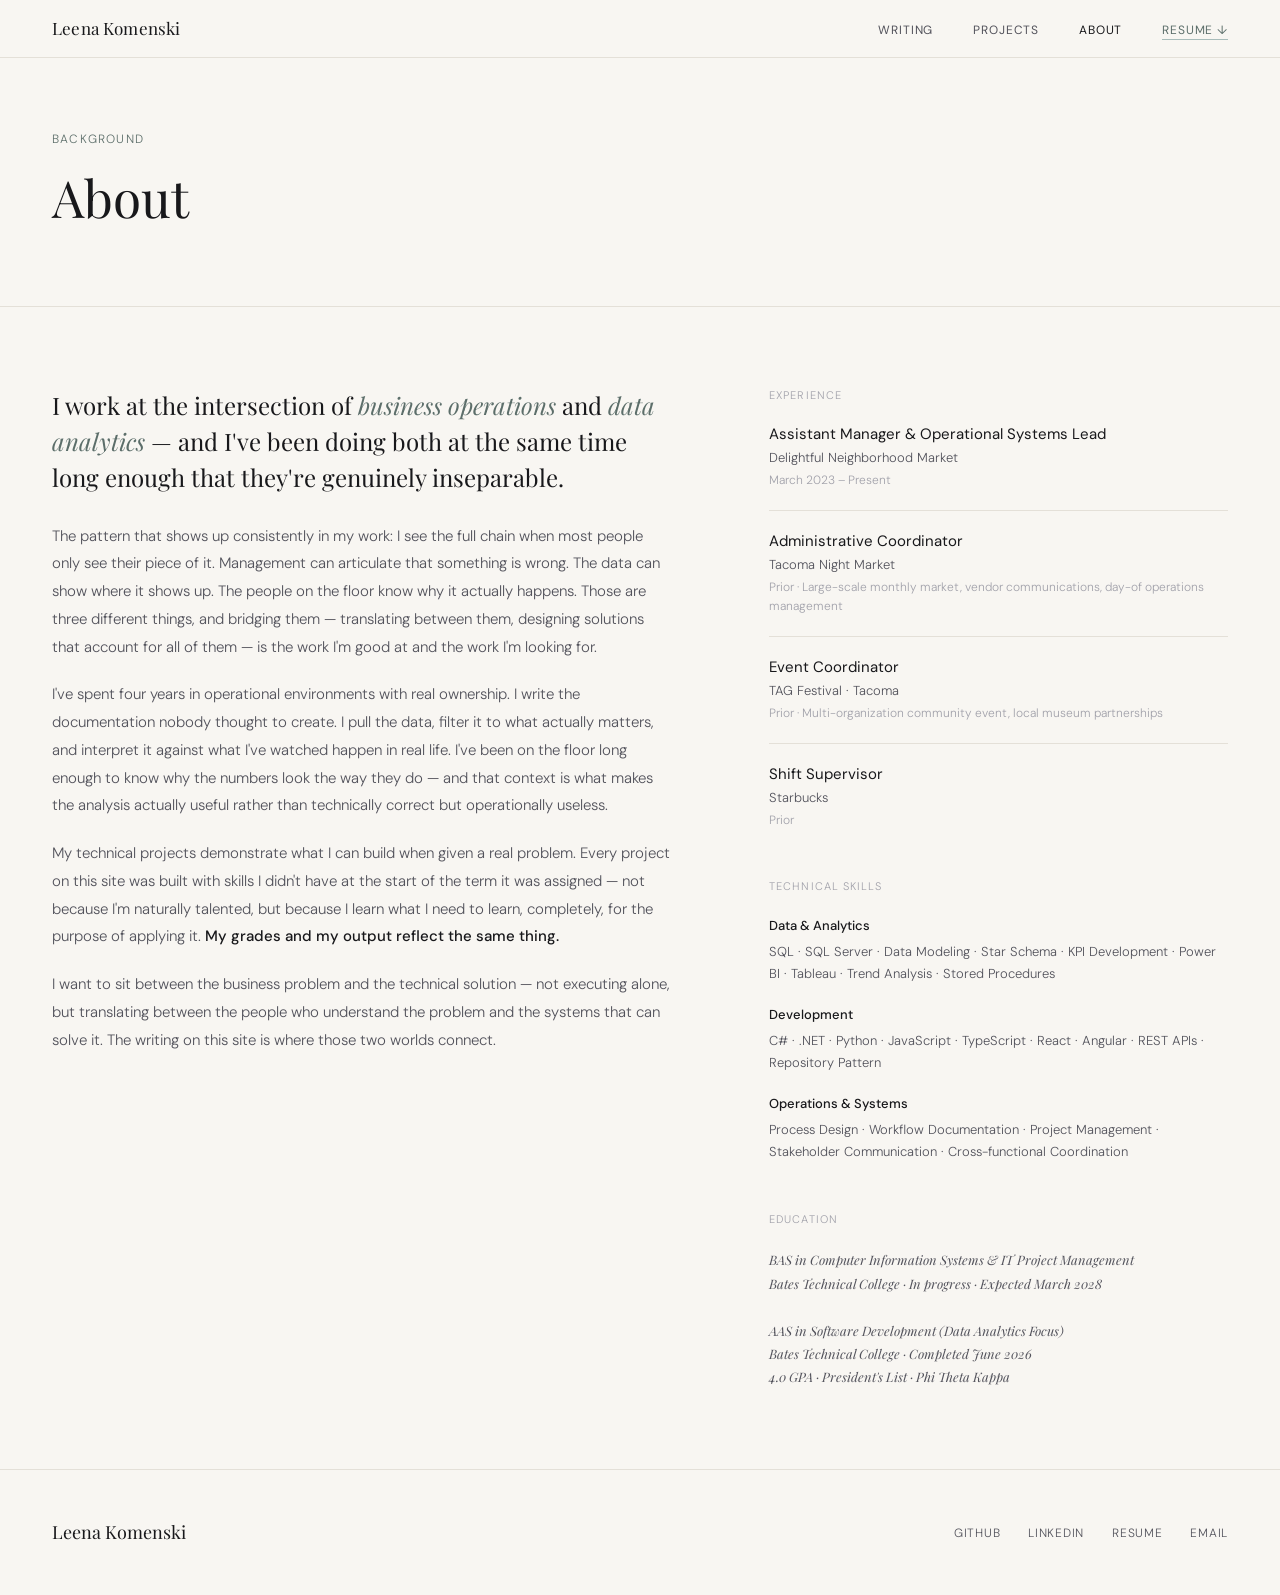
==== about.html @ 12cadae4 "Refactor website structure: remove old styles, add new CSS, and create about, projects, and writing " ====
<!DOCTYPE html>
<html lang="en">
<head>
<meta charset="UTF-8">
<meta name="viewport" content="width=device-width, initial-scale=1.0">
<title>About — Leena Komenski</title>
<link href="https://fonts.googleapis.com/css2?family=Playfair+Display:ital,wght@0,400;0,600;1,400&family=DM+Sans:opsz,wght@9..40,300;9..40,400;9..40,500&display=swap" rel="stylesheet">
<link rel="stylesheet" href="style.css">
</head>
<body>

<nav>
  <a href="index.html" class="nav-name">Leena Komenski</a>
  <ul class="nav-links">
    <li><a href="writing.html">Writing</a></li>
    <li><a href="projects.html">Projects</a></li>
    <li><a href="about.html" style="color:#18181B">About</a></li>
    <li><a href="#" class="nav-resume">Resume ↓</a></li>
  </ul>
  <button class="nav-toggle" aria-label="Menu">☰</button>
</nav>

<div class="page-hero">
  <p class="page-hero-eyebrow">Background</p>
  <h1 class="page-hero-title">About</h1>
</div>

<section>
  <div class="about-layout">
    <div>
      <p class="about-intro">
        I work at the intersection of <em>business operations</em> and <em>data analytics</em> — and I've been doing both at the same time long enough that they're genuinely inseparable.
      </p>
      <div class="about-body">
        <p>
          The pattern that shows up consistently in my work: I see the full chain when most people only see their piece of it. Management can articulate that something is wrong. The data can show where it shows up. The people on the floor know why it actually happens. Those are three different things, and bridging them — translating between them, designing solutions that account for all of them — is the work I'm good at and the work I'm looking for.
        </p>
        <p>
          I've spent four years in operational environments with real ownership. I write the documentation nobody thought to create. I pull the data, filter it to what actually matters, and interpret it against what I've watched happen in real life. I've been on the floor long enough to know why the numbers look the way they do — and that context is what makes the analysis actually useful rather than technically correct but operationally useless.
        </p>
        <p>
          My technical projects demonstrate what I can build when given a real problem. Every project on this site was built with skills I didn't have at the start of the term it was assigned — not because I'm naturally talented, but because I learn what I need to learn, completely, for the purpose of applying it. <strong>My grades and my output reflect the same thing.</strong>
        </p>
        <p>
          I want to sit between the business problem and the technical solution — not executing alone, but translating between the people who understand the problem and the systems that can solve it. The writing on this site is where those two worlds connect.
        </p>
      </div>
    </div>

    <div class="about-right">

      <div>
        <p class="about-block-label">Experience</p>
        <div class="exp-item">
          <p class="exp-role-sm">Assistant Manager & Operational Systems Lead</p>
          <p class="exp-org-sm">Delightful Neighborhood Market</p>
          <p class="exp-date-sm">March 2023 – Present</p>
        </div>
        <div class="exp-item">
          <p class="exp-role-sm">Administrative Coordinator</p>
          <p class="exp-org-sm">Tacoma Night Market</p>
          <p class="exp-date-sm">Prior · Large-scale monthly market, vendor communications, day-of operations management</p>
        </div>
        <div class="exp-item">
          <p class="exp-role-sm">Event Coordinator</p>
          <p class="exp-org-sm">TAG Festival · Tacoma</p>
          <p class="exp-date-sm">Prior · Multi-organization community event, local museum partnerships</p>
        </div>
        <div class="exp-item">
          <p class="exp-role-sm">Shift Supervisor</p>
          <p class="exp-org-sm">Starbucks</p>
          <p class="exp-date-sm">Prior</p>
        </div>
      </div>

      <div>
        <p class="about-block-label">Technical Skills</p>
        <div class="skills-group">
          <p class="skills-label">Data & Analytics</p>
          <p class="skills-list">SQL · SQL Server · Data Modeling · Star Schema · KPI Development · Power BI · Tableau · Trend Analysis · Stored Procedures</p>
        </div>
        <div class="skills-group">
          <p class="skills-label">Development</p>
          <p class="skills-list">C# · .NET · Python · JavaScript · TypeScript · React · Angular · REST APIs · Repository Pattern</p>
        </div>
        <div class="skills-group">
          <p class="skills-label">Operations & Systems</p>
          <p class="skills-list">Process Design · Workflow Documentation · Project Management · Stakeholder Communication · Cross-functional Coordination</p>
        </div>
      </div>

      <div>
        <p class="about-block-label">Education</p>
        <p class="edu-line">
          BAS in Computer Information Systems & IT Project Management<br>
          Bates Technical College · In progress · Expected March 2028<br><br>
          AAS in Software Development (Data Analytics Focus)<br>
          Bates Technical College · Completed June 2026<br>
          4.0 GPA · President's List · Phi Theta Kappa
        </p>
      </div>

    </div>
  </div>
</section>

<footer>
  <span class="footer-name">Leena Komenski</span>
  <ul class="footer-links">
    <li><a href="#">GitHub</a></li>
    <li><a href="#">LinkedIn</a></li>
    <li><a href="#">Resume</a></li>
    <li><a href="#">Email</a></li>
  </ul>
</footer>

</body>
</html>
---- style.css ----
:root {
  --warm-white: #F8F6F2;
  --cream: #F0EDE6;
  --cream-dark: #E6E1D8;
  --dark: #18181B;
  --mid: #52525B;
  --light: #A1A1AA;
  --accent: #5C6E6A;
  --accent-light: #A8BCBA;
  --rule: #E4E0D8;
}

* { margin: 0; padding: 0; box-sizing: border-box; }
html { scroll-behavior: smooth; }

body {
  background-color: var(--warm-white);
  color: var(--dark);
  font-family: 'DM Sans', sans-serif;
  font-weight: 300;
  line-height: 1.6;
}

/* NAV */
nav {
  position: sticky;
  top: 0;
  background-color: var(--warm-white);
  border-bottom: 1px solid var(--rule);
  padding: 0 52px;
  height: 58px;
  display: flex;
  align-items: center;
  justify-content: space-between;
  z-index: 100;
}

.nav-name {
  font-family: 'Playfair Display', serif;
  font-size: 17px;
  color: var(--dark);
  text-decoration: none;
  letter-spacing: 0.01em;
}

.nav-links {
  display: flex;
  gap: 40px;
  list-style: none;
  align-items: center;
}

.nav-links a {
  font-size: 12px;
  font-weight: 400;
  color: var(--mid);
  text-decoration: none;
  letter-spacing: 0.07em;
  text-transform: uppercase;
  transition: color 0.15s;
}

.nav-links a:hover { color: var(--dark); }

.nav-resume {
  color: var(--accent) !important;
  border-bottom: 1px solid var(--accent-light);
  padding-bottom: 1px;
}

.nav-toggle { display: none; }

/* HERO */
.hero {
  padding: 100px 52px 96px;
  border-bottom: 1px solid var(--rule);
  background-color: var(--warm-white);
}

.hero-inner { max-width: 840px; }

.hero-eyebrow {
  font-size: 12px;
  font-weight: 400;
  letter-spacing: 0.1em;
  text-transform: uppercase;
  color: var(--accent);
  margin-bottom: 32px;
}

.hero-headline {
  font-family: 'Playfair Display', serif;
  font-size: clamp(42px, 5.8vw, 68px);
  line-height: 1.07;
  font-weight: 400;
  color: var(--dark);
  margin-bottom: 32px;
}

.hero-headline em {
  font-style: italic;
  color: var(--accent);
}

.hero-sub {
  font-size: 17px;
  color: var(--mid);
  max-width: 560px;
  line-height: 1.8;
  margin-bottom: 44px;
  font-weight: 300;
}

.hero-actions {
  display: flex;
  gap: 12px;
  flex-wrap: wrap;
}

/* BUTTONS */
.btn-primary {
  background-color: var(--dark);
  color: var(--warm-white);
  padding: 13px 32px;
  font-family: 'DM Sans', sans-serif;
  font-size: 12px;
  font-weight: 400;
  letter-spacing: 0.08em;
  text-transform: uppercase;
  border: none;
  cursor: pointer;
  text-decoration: none;
  display: inline-block;
  transition: background-color 0.15s;
}

.btn-primary:hover { background-color: var(--accent); }

.btn-secondary {
  background-color: transparent;
  color: var(--mid);
  padding: 13px 32px;
  font-family: 'DM Sans', sans-serif;
  font-size: 12px;
  font-weight: 400;
  letter-spacing: 0.08em;
  text-transform: uppercase;
  border: 1px solid var(--rule);
  cursor: pointer;
  text-decoration: none;
  display: inline-block;
  transition: border-color 0.15s, color 0.15s;
}

.btn-secondary:hover { border-color: var(--accent-light); color: var(--dark); }

/* SECTIONS */
section {
  padding: 80px 52px;
  border-bottom: 1px solid var(--rule);
  background-color: var(--warm-white);
}

section.alt { background-color: var(--cream); }

.section-header {
  display: flex;
  align-items: baseline;
  gap: 20px;
  margin-bottom: 52px;
}

.section-title {
  font-family: 'Playfair Display', serif;
  font-size: 26px;
  font-weight: 400;
  color: var(--dark);
  white-space: nowrap;
}

.section-rule {
  flex: 1;
  height: 1px;
  background-color: var(--rule);
}

.section-link {
  font-size: 12px;
  color: var(--accent);
  text-decoration: none;
  letter-spacing: 0.06em;
  text-transform: uppercase;
  border-bottom: 1px solid var(--accent-light);
  padding-bottom: 1px;
  white-space: nowrap;
}

.section-sub {
  font-size: 12px;
  color: var(--light);
  letter-spacing: 0.05em;
  white-space: nowrap;
}

/* TEXT LINK */
.text-link {
  font-size: 12px;
  letter-spacing: 0.07em;
  text-transform: uppercase;
  color: var(--accent);
  text-decoration: none;
  border-bottom: 1px solid var(--accent-light);
  padding-bottom: 2px;
  display: inline-block;
  transition: color 0.15s;
}

/* WRITING — HOME FEATURED */
.writing-featured {
  display: grid;
  grid-template-columns: 1fr 1fr;
  border: 1px solid var(--rule);
  background-color: var(--cream);
}

.writing-featured-left {
  padding: 52px 48px;
  border-right: 1px solid var(--rule);
  display: flex;
  flex-direction: column;
  gap: 0;
}

.writing-featured-right {
  padding: 52px 48px;
  display: flex;
  flex-direction: column;
  justify-content: space-between;
  gap: 40px;
}

.writing-tag {
  font-size: 11px;
  letter-spacing: 0.1em;
  text-transform: uppercase;
  color: var(--accent);
  margin-bottom: 14px;
  display: block;
}

.writing-title-lg {
  font-family: 'Playfair Display', serif;
  font-size: 24px;
  font-weight: 400;
  color: var(--dark);
  line-height: 1.35;
  margin-bottom: 18px;
}

.writing-title-sm {
  font-family: 'Playfair Display', serif;
  font-size: 15px;
  font-weight: 400;
  color: var(--dark);
  line-height: 1.4;
  display: block;
}

.writing-excerpt {
  font-size: 14px;
  color: var(--mid);
  line-height: 1.8;
  margin-bottom: 20px;
}

.writing-meta {
  font-size: 12px;
  color: var(--light);
  letter-spacing: 0.03em;
}

.writing-secondary-list {
  display: flex;
  flex-direction: column;
  gap: 0;
  border-top: 1px solid var(--rule);
}

.writing-secondary-item {
  display: flex;
  flex-direction: column;
  gap: 6px;
  padding: 20px 0;
  border-bottom: 1px solid var(--rule);
  text-decoration: none;
  transition: opacity 0.15s;
}

.writing-secondary-item:last-child { border-bottom: none; }
.writing-secondary-item:hover { opacity: 0.7; }

/* WRITING — INDEX PAGE */
.writing-index-list {
  display: flex;
  flex-direction: column;
}

.writing-index-item {
  display: grid;
  grid-template-columns: 120px 1fr auto;
  gap: 32px;
  align-items: baseline;
  padding: 28px 0;
  border-bottom: 1px solid var(--rule);
  text-decoration: none;
  transition: opacity 0.15s;
}

.writing-index-item:hover { opacity: 0.7; }
.writing-index-item:last-child { border-bottom: none; }

.writing-index-tag {
  font-size: 11px;
  letter-spacing: 0.08em;
  text-transform: uppercase;
  color: var(--accent);
}

.writing-index-title {
  font-family: 'Playfair Display', serif;
  font-size: 17px;
  font-weight: 400;
  color: var(--dark);
  line-height: 1.4;
}

.writing-index-meta {
  font-size: 12px;
  color: var(--light);
  white-space: nowrap;
}

/* PROJECTS — HOME GRID */
.projects-home-grid {
  display: grid;
  grid-template-columns: repeat(3, 1fr);
  gap: 1px;
  background-color: var(--rule);
  border: 1px solid var(--rule);
}

.project-home-card {
  background-color: var(--cream);
  padding: 40px 36px;
  display: flex;
  flex-direction: column;
  gap: 0;
}

.project-type {
  font-size: 11px;
  letter-spacing: 0.1em;
  text-transform: uppercase;
  color: var(--light);
  margin-bottom: 8px;
}

.project-context {
  font-size: 13px;
  font-style: italic;
  color: var(--accent);
  margin-bottom: 10px;
  font-family: 'Playfair Display', serif;
  line-height: 1.4;
}

.project-name {
  font-family: 'Playfair Display', serif;
  font-size: 22px;
  font-weight: 400;
  color: var(--dark);
  margin-bottom: 12px;
  line-height: 1.25;
}

.project-body {
  font-size: 14px;
  color: var(--mid);
  line-height: 1.8;
  margin-bottom: 16px;
  flex: 1;
}

.project-stack {
  font-size: 12px;
  color: var(--light);
  letter-spacing: 0.02em;
  margin-bottom: 20px;
}

.project-links-row {
  display: flex;
  gap: 20px;
  flex-wrap: wrap;
}

/* PROJECTS — FULL PAGE */
.projects-full-list { display: flex; flex-direction: column; }

.project-full-row {
  display: grid;
  grid-template-columns: 1fr 120px;
  gap: 40px;
  align-items: start;
  padding: 52px 0;
  border-bottom: 1px solid var(--rule);
}

.project-full-row:first-child { padding-top: 0; }
.project-full-row:last-child { border-bottom: none; padding-bottom: 0; }

.project-full-body {
  font-size: 15px;
  color: var(--mid);
  line-height: 1.8;
  margin-bottom: 16px;
  max-width: 680px;
}

.project-full-links {
  display: flex;
  flex-direction: column;
  gap: 14px;
  align-items: flex-end;
  padding-top: 44px;
}

/* ABOUT PAGE */
.about-layout {
  display: grid;
  grid-template-columns: 1.15fr 0.85fr;
  gap: 96px;
  align-items: start;
}

.about-intro {
  font-family: 'Playfair Display', serif;
  font-size: 24px;
  font-weight: 400;
  line-height: 1.5;
  color: var(--dark);
  margin-bottom: 28px;
}

.about-intro em { font-style: italic; color: var(--accent); }

.about-body {
  font-size: 15px;
  color: var(--mid);
  line-height: 1.85;
}

.about-body p + p { margin-top: 20px; }
.about-body strong { color: var(--dark); font-weight: 500; }

.about-right { display: flex; flex-direction: column; gap: 48px; }

.about-block-label {
  font-size: 11px;
  letter-spacing: 0.1em;
  text-transform: uppercase;
  color: var(--light);
  margin-bottom: 20px;
}

.exp-item {
  padding-bottom: 20px;
  border-bottom: 1px solid var(--rule);
  margin-bottom: 20px;
}

.exp-item:last-child { border-bottom: none; margin-bottom: 0; padding-bottom: 0; }

.exp-role-sm {
  font-size: 15px;
  font-weight: 400;
  color: var(--dark);
  margin-bottom: 3px;
  line-height: 1.4;
}

.exp-org-sm {
  font-size: 13px;
  color: var(--mid);
  margin-bottom: 2px;
}

.exp-date-sm { font-size: 12px; color: var(--light); }

.skills-group { margin-bottom: 20px; }
.skills-group:last-child { margin-bottom: 0; }

.skills-label {
  font-size: 13px;
  font-weight: 500;
  color: var(--dark);
  margin-bottom: 4px;
}

.skills-list {
  font-size: 13px;
  color: var(--mid);
  line-height: 1.7;
}

.edu-line {
  font-size: 13px;
  color: var(--mid);
  line-height: 1.8;
  font-style: italic;
  font-family: 'Playfair Display', serif;
}

/* PAGE HERO (inner pages) */
.page-hero {
  padding: 72px 52px 64px;
  border-bottom: 1px solid var(--rule);
  background-color: var(--warm-white);
}

.page-hero-eyebrow {
  font-size: 12px;
  letter-spacing: 0.1em;
  text-transform: uppercase;
  color: var(--accent);
  margin-bottom: 20px;
}

.page-hero-title {
  font-family: 'Playfair Display', serif;
  font-size: clamp(36px, 4vw, 52px);
  font-weight: 400;
  color: var(--dark);
  margin-bottom: 16px;
  line-height: 1.1;
}

.page-hero-sub {
  font-size: 16px;
  color: var(--mid);
  max-width: 520px;
  line-height: 1.75;
}

/* FOOTER */
footer {
  padding: 48px 52px;
  background-color: var(--warm-white);
  display: flex;
  align-items: center;
  justify-content: space-between;
  flex-wrap: wrap;
  gap: 24px;
}

.footer-name {
  font-family: 'Playfair Display', serif;
  font-size: 18px;
  color: var(--dark);
}

.footer-links {
  display: flex;
  gap: 28px;
  list-style: none;
}

.footer-links a {
  font-size: 12px;
  letter-spacing: 0.06em;
  text-transform: uppercase;
  color: var(--mid);
  text-decoration: none;
  transition: color 0.15s;
}

.footer-links a:hover { color: var(--dark); }

/* MOBILE */
@media (max-width: 768px) {
  nav { padding: 0 24px; }
  .nav-links { display: none; }
  .nav-toggle {
    display: block;
    background: none;
    border: none;
    font-size: 20px;
    color: var(--mid);
    cursor: pointer;
  }

  .hero { padding: 64px 24px 72px; }
  section { padding: 64px 24px; }
  .page-hero { padding: 56px 24px 52px; }

  .writing-featured { grid-template-columns: 1fr; }
  .writing-featured-left { border-right: none; border-bottom: 1px solid var(--rule); }

  .writing-index-item { grid-template-columns: 1fr; gap: 8px; }
  .writing-index-meta { display: none; }

  .projects-home-grid { grid-template-columns: 1fr; }

  .project-full-row { grid-template-columns: 1fr; gap: 16px; }
  .project-full-links { flex-direction: row; align-items: flex-start; padding-top: 0; }

  .about-layout { grid-template-columns: 1fr; gap: 52px; }

  footer { padding: 40px 24px; }
}
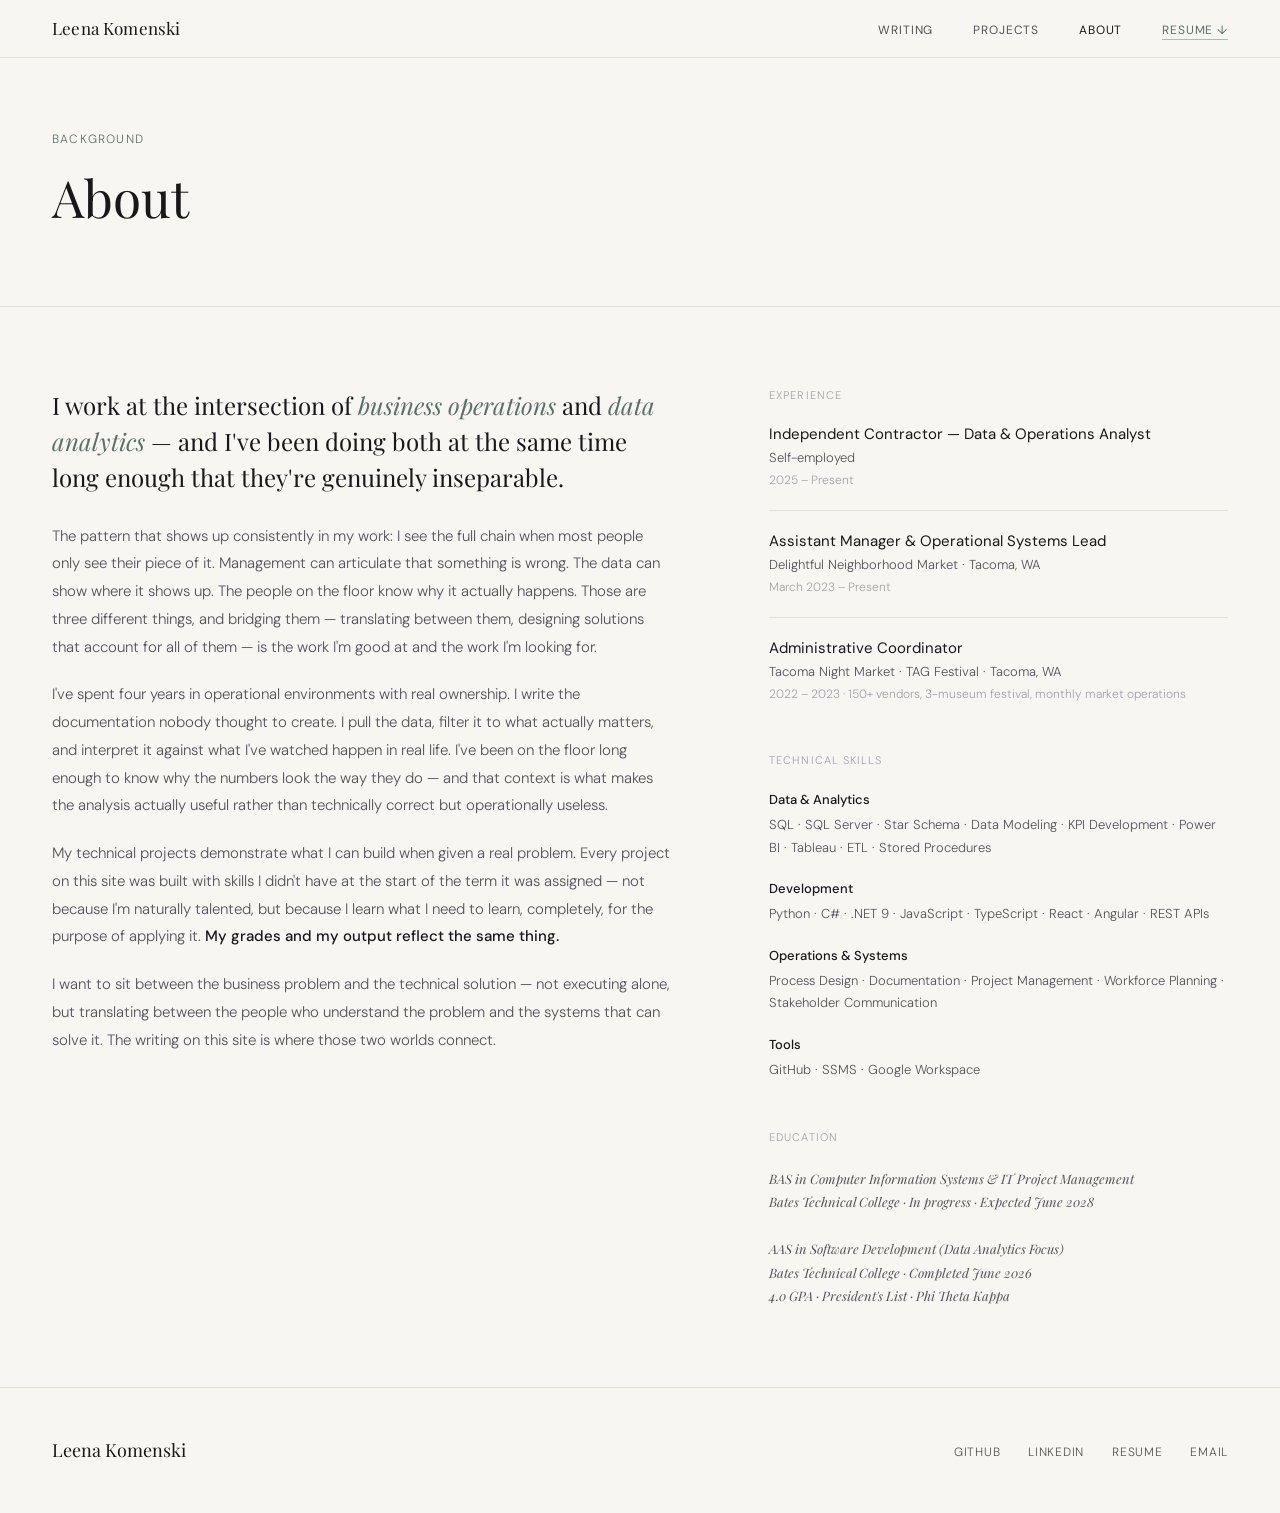
==== commit f4275b18: "Update about page: refine experience section, enhance skills list, and adjust education details" ====
--- a/about.html
+++ b/about.html
@@ -17,7 +17,7 @@
     <li><a href="about.html" style="color:#18181B">About</a></li>
     <li><a href="#" class="nav-resume">Resume ↓</a></li>
   </ul>
-  <button class="nav-toggle" aria-label="Menu">☰</button>
+  <button class="nav-toggle" aria-label="Menu" aria-expanded="false">☰</button>
 </nav>
 
 <div class="page-hero">
@@ -52,24 +52,19 @@
       <div>
         <p class="about-block-label">Experience</p>
         <div class="exp-item">
+          <p class="exp-role-sm">Independent Contractor — Data & Operations Analyst</p>
+          <p class="exp-org-sm">Self-employed</p>
+          <p class="exp-date-sm">2025 – Present</p>
+        </div>
+        <div class="exp-item">
           <p class="exp-role-sm">Assistant Manager & Operational Systems Lead</p>
-          <p class="exp-org-sm">Delightful Neighborhood Market</p>
+          <p class="exp-org-sm">Delightful Neighborhood Market · Tacoma, WA</p>
           <p class="exp-date-sm">March 2023 – Present</p>
         </div>
         <div class="exp-item">
           <p class="exp-role-sm">Administrative Coordinator</p>
-          <p class="exp-org-sm">Tacoma Night Market</p>
-          <p class="exp-date-sm">Prior · Large-scale monthly market, vendor communications, day-of operations management</p>
-        </div>
-        <div class="exp-item">
-          <p class="exp-role-sm">Event Coordinator</p>
-          <p class="exp-org-sm">TAG Festival · Tacoma</p>
-          <p class="exp-date-sm">Prior · Multi-organization community event, local museum partnerships</p>
-        </div>
-        <div class="exp-item">
-          <p class="exp-role-sm">Shift Supervisor</p>
-          <p class="exp-org-sm">Starbucks</p>
-          <p class="exp-date-sm">Prior</p>
+          <p class="exp-org-sm">Tacoma Night Market · TAG Festival · Tacoma, WA</p>
+          <p class="exp-date-sm">2022 – 2023 · 150+ vendors, 3-museum festival, monthly market operations</p>
         </div>
       </div>
 
@@ -77,15 +72,19 @@
         <p class="about-block-label">Technical Skills</p>
         <div class="skills-group">
           <p class="skills-label">Data & Analytics</p>
-          <p class="skills-list">SQL · SQL Server · Data Modeling · Star Schema · KPI Development · Power BI · Tableau · Trend Analysis · Stored Procedures</p>
+          <p class="skills-list">SQL · SQL Server · Star Schema · Data Modeling · KPI Development · Power BI · Tableau · ETL · Stored Procedures</p>
         </div>
         <div class="skills-group">
           <p class="skills-label">Development</p>
-          <p class="skills-list">C# · .NET · Python · JavaScript · TypeScript · React · Angular · REST APIs · Repository Pattern</p>
+          <p class="skills-list">Python · C# · .NET 9 · JavaScript · TypeScript · React · Angular · REST APIs</p>
         </div>
         <div class="skills-group">
           <p class="skills-label">Operations & Systems</p>
-          <p class="skills-list">Process Design · Workflow Documentation · Project Management · Stakeholder Communication · Cross-functional Coordination</p>
+          <p class="skills-list">Process Design · Documentation · Project Management · Workforce Planning · Stakeholder Communication</p>
+        </div>
+        <div class="skills-group">
+          <p class="skills-label">Tools</p>
+          <p class="skills-list">GitHub · SSMS · Google Workspace</p>
         </div>
       </div>
 
@@ -93,7 +92,7 @@
         <p class="about-block-label">Education</p>
         <p class="edu-line">
           BAS in Computer Information Systems & IT Project Management<br>
-          Bates Technical College · In progress · Expected March 2028<br><br>
+          Bates Technical College · In progress · Expected June 2028<br><br>
           AAS in Software Development (Data Analytics Focus)<br>
           Bates Technical College · Completed June 2026<br>
           4.0 GPA · President's List · Phi Theta Kappa
@@ -107,12 +106,13 @@
 <footer>
   <span class="footer-name">Leena Komenski</span>
   <ul class="footer-links">
-    <li><a href="#">GitHub</a></li>
-    <li><a href="#">LinkedIn</a></li>
-    <li><a href="#">Resume</a></li>
-    <li><a href="#">Email</a></li>
+    <li><a href="https://github.com/lkomenski">GitHub</a></li>
+    <li><a href="https://www.linkedin.com/in/leena-komenski/">LinkedIn</a></li>
+    <li><a href="Leena_Komenski_Resume.pdf">Resume</a></li>
+    <li><a href="mailto:lkomenski@gmail.com">Email</a></li>
   </ul>
 </footer>
 
+<script src="app.js"></script>
 </body>
 </html>
--- a/style.css
+++ b/style.css
@@ -77,7 +77,7 @@
   background-color: var(--warm-white);
 }
 
-.hero-inner { max-width: 840px; }
+.hero-inner { max-width: 840px; margin: 0 auto; }
 
 .hero-eyebrow {
   font-size: 12px;
@@ -585,6 +585,439 @@
 }
 
 .footer-links a:hover { color: var(--dark); }
+
+/* POSTS */
+.post-hero {
+  padding: 80px 52px 72px;
+  border-bottom: 1px solid var(--rule);
+  background-color: var(--warm-white);
+}
+
+.post-hero-inner { max-width: 1040px; margin: 0 auto; }
+
+.post-back {
+  display: inline-block;
+  font-size: 12px;
+  letter-spacing: 0.07em;
+  text-transform: uppercase;
+  color: var(--accent);
+  text-decoration: none;
+  border-bottom: 1px solid var(--accent-light);
+  padding-bottom: 1px;
+  margin-bottom: 36px;
+}
+
+.post-category {
+  font-size: 11px;
+  letter-spacing: 0.1em;
+  text-transform: uppercase;
+  color: var(--accent);
+  margin-bottom: 16px;
+}
+
+.post-title {
+  font-family: 'Playfair Display', serif;
+  font-size: clamp(28px, 4vw, 44px);
+  font-weight: 400;
+  line-height: 1.2;
+  color: var(--dark);
+  margin-bottom: 24px;
+  max-width: 680px;
+}
+
+.post-meta {
+  font-size: 13px;
+  color: var(--light);
+  letter-spacing: 0.03em;
+}
+
+.post-body {
+  padding: 72px 52px 96px;
+  background-color: var(--warm-white);
+}
+
+.post-body-inner { min-width: 0; }
+
+.post-layout {
+  display: grid;
+  grid-template-columns: 1fr 240px;
+  gap: 60px;
+  max-width: 1080px;
+  margin: 0 auto;
+}
+
+.post-sidebar {
+  position: sticky;
+  top: 80px;
+  align-self: start;
+  opacity: 0;
+  transition: opacity 0.4s;
+}
+
+.post-sidebar.toc-visible {
+  opacity: 1;
+}
+
+.post-toc-label {
+  font-size: 11px;
+  letter-spacing: 0.1em;
+  text-transform: uppercase;
+  color: var(--light);
+  margin-bottom: 16px;
+  display: block;
+}
+
+.post-toc-list { list-style: none; }
+
+.post-toc-list li a {
+  font-size: 12px;
+  color: var(--light);
+  text-decoration: none;
+  padding: 9px 0;
+  border-bottom: 1px solid var(--rule);
+  display: block;
+  line-height: 1.5;
+  transition: color 0.15s;
+}
+
+.post-toc-list li:last-child a { border-bottom: none; }
+.post-toc-list a:hover { color: var(--mid); }
+.post-toc-list a.toc-active { color: var(--dark); }
+
+.post-body p {
+  font-size: 16px;
+  color: var(--mid);
+  line-height: 1.85;
+  margin-bottom: 24px;
+  font-weight: 300;
+}
+
+.post-body h2 {
+  font-family: 'Playfair Display', serif;
+  font-size: 24px;
+  font-weight: 400;
+  color: var(--dark);
+  margin-top: 56px;
+  margin-bottom: 20px;
+  line-height: 1.3;
+}
+
+.post-body h3 {
+  font-family: 'DM Sans', sans-serif;
+  font-size: 13px;
+  font-weight: 500;
+  letter-spacing: 0.08em;
+  text-transform: uppercase;
+  color: var(--accent);
+  margin-top: 40px;
+  margin-bottom: 14px;
+}
+
+.post-body strong { color: var(--dark); font-weight: 500; }
+.post-body em { font-style: italic; }
+
+.post-callout {
+  background-color: var(--cream);
+  border-left: 3px solid var(--accent-light);
+  padding: 24px 28px;
+  margin: 36px 0;
+}
+
+.post-callout p { margin-bottom: 0; font-size: 15px; }
+.post-callout p + p { margin-top: 12px; }
+
+.post-callout.error { border-left-color: #C4A0A0; background-color: #F7F0F0; }
+.post-callout.fix { border-left-color: #A0B8A0; background-color: #F0F5F0; }
+.post-callout.insight { border-left-color: #A0A8C4; background-color: #F0F2F7; }
+.post-callout.warning { border-left-color: #C4B4A0; background-color: #F7F3F0; }
+.post-callout.honest { border-left-color: #C4B4A0; background-color: #F7F3F0; }
+.post-callout.finding { border-left-color: #A0B8A0; background-color: #F0F5F0; }
+
+.callout-label {
+  font-size: 11px;
+  letter-spacing: 0.1em;
+  text-transform: uppercase;
+  margin-bottom: 10px;
+  display: block;
+  color: var(--accent);
+}
+
+.error .callout-label { color: #9C7070; }
+.fix .callout-label { color: #5C7A5C; }
+.insight .callout-label { color: #5C6E8A; }
+.warning .callout-label { color: #8A6E5C; }
+.honest .callout-label { color: #8A6E5C; }
+.finding .callout-label { color: #5C7A5C; }
+
+.error-label {
+  font-size: 11px;
+  letter-spacing: 0.1em;
+  text-transform: uppercase;
+  color: #9C7070;
+  margin-bottom: 8px;
+  display: block;
+}
+
+.fix-label {
+  font-size: 11px;
+  letter-spacing: 0.1em;
+  text-transform: uppercase;
+  color: #5C7A5C;
+  margin-bottom: 8px;
+  display: block;
+}
+
+pre {
+  background-color: var(--cream);
+  border: 1px solid var(--rule);
+  padding: 24px 28px;
+  margin: 28px 0;
+  overflow-x: auto;
+  font-size: 13px;
+  line-height: 1.7;
+  color: var(--dark);
+  font-family: 'Courier New', Courier, monospace;
+}
+
+code {
+  font-family: 'Courier New', Courier, monospace;
+  font-size: 13px;
+  background-color: var(--cream);
+  padding: 2px 6px;
+  color: var(--dark);
+}
+
+.post-divider {
+  border: none;
+  border-top: 1px solid var(--rule);
+  margin: 56px 0;
+}
+
+.data-table {
+  width: 100%;
+  border-collapse: collapse;
+  margin: 28px 0;
+  font-size: 14px;
+}
+
+.data-table th {
+  text-align: left;
+  font-size: 11px;
+  letter-spacing: 0.08em;
+  text-transform: uppercase;
+  color: var(--light);
+  border-bottom: 1px solid var(--rule);
+  padding: 10px 16px 10px 0;
+  font-weight: 400;
+}
+
+.data-table td {
+  padding: 12px 16px 12px 0;
+  border-bottom: 1px solid var(--rule);
+  color: var(--mid);
+  line-height: 1.5;
+  vertical-align: top;
+}
+
+.data-table td:first-child { color: var(--dark); font-weight: 400; }
+.data-table tr:last-child td { border-bottom: none; }
+
+.comparison-table {
+  width: 100%;
+  border-collapse: collapse;
+  margin: 28px 0;
+  font-size: 14px;
+}
+
+.comparison-table th {
+  text-align: left;
+  font-size: 11px;
+  letter-spacing: 0.08em;
+  text-transform: uppercase;
+  color: var(--light);
+  border-bottom: 1px solid var(--rule);
+  padding: 10px 16px 10px 0;
+  font-weight: 400;
+}
+
+.comparison-table td {
+  padding: 14px 16px 14px 0;
+  border-bottom: 1px solid var(--rule);
+  color: var(--mid);
+  line-height: 1.6;
+  vertical-align: top;
+}
+
+.comparison-table td:first-child {
+  color: var(--dark);
+  font-weight: 400;
+  white-space: nowrap;
+  padding-right: 24px;
+}
+
+.comparison-table tr:last-child td { border-bottom: none; }
+
+.project-ref {
+  background-color: var(--cream);
+  border: 1px solid var(--rule);
+  padding: 24px 28px;
+  margin: 40px 0;
+  display: flex;
+  align-items: center;
+  justify-content: space-between;
+  gap: 24px;
+  flex-wrap: wrap;
+}
+
+.project-ref-label {
+  font-size: 11px;
+  letter-spacing: 0.1em;
+  text-transform: uppercase;
+  color: var(--light);
+  margin-bottom: 6px;
+}
+
+.project-ref-name {
+  font-family: 'Playfair Display', serif;
+  font-size: 18px;
+  color: var(--dark);
+}
+
+.project-ref-sub {
+  font-size: 13px;
+  color: var(--mid);
+  margin-top: 4px;
+}
+
+.status-badge {
+  display: inline-block;
+  font-size: 11px;
+  letter-spacing: 0.08em;
+  text-transform: uppercase;
+  color: #7A6A52;
+  border: 1px solid #C4B49A;
+  padding: 5px 12px;
+  white-space: nowrap;
+}
+
+.finding-list {
+  display: flex;
+  flex-direction: column;
+  gap: 0;
+  margin: 32px 0;
+}
+
+.finding-item {
+  padding: 28px 0;
+  border-bottom: 1px solid var(--rule);
+}
+
+.finding-item:first-child { padding-top: 0; }
+.finding-item:last-child { border-bottom: none; }
+
+.finding-label {
+  font-size: 11px;
+  letter-spacing: 0.1em;
+  text-transform: uppercase;
+  color: var(--accent);
+  margin-bottom: 10px;
+}
+
+.finding-headline {
+  font-family: 'Playfair Display', serif;
+  font-size: 19px;
+  font-weight: 400;
+  color: var(--dark);
+  margin-bottom: 10px;
+  line-height: 1.35;
+}
+
+.finding-body {
+  font-size: 15px;
+  color: var(--mid);
+  line-height: 1.8;
+}
+
+.stack-row {
+  display: grid;
+  grid-template-columns: 140px 1fr;
+  gap: 16px 24px;
+  padding: 14px 0;
+  border-bottom: 1px solid var(--rule);
+  font-size: 14px;
+}
+
+.stack-row:last-child { border-bottom: none; }
+
+.stack-label {
+  font-size: 11px;
+  letter-spacing: 0.08em;
+  text-transform: uppercase;
+  color: var(--light);
+  padding-top: 2px;
+}
+
+.stack-value { color: var(--mid); line-height: 1.6; }
+.stack-value strong { color: var(--dark); font-weight: 400; }
+
+.chain-diagram {
+  background-color: var(--cream);
+  border: 1px solid var(--rule);
+  padding: 32px 36px;
+  margin: 32px 0;
+  font-family: 'Courier New', Courier, monospace;
+  font-size: 13px;
+  line-height: 2;
+  color: var(--dark);
+}
+
+.chain-step {
+  display: flex;
+  align-items: baseline;
+  gap: 12px;
+}
+
+.chain-num {
+  font-size: 11px;
+  letter-spacing: 0.06em;
+  color: var(--accent);
+  min-width: 20px;
+}
+
+.chain-arrow {
+  color: var(--accent-light);
+  margin: 0 4px;
+}
+
+.post-nav {
+  padding: 48px 52px;
+  border-top: 1px solid var(--rule);
+  background-color: var(--warm-white);
+  display: flex;
+  justify-content: space-between;
+  align-items: center;
+  flex-wrap: wrap;
+  gap: 20px;
+}
+
+.post-nav-label {
+  font-size: 11px;
+  letter-spacing: 0.1em;
+  text-transform: uppercase;
+  color: var(--light);
+  display: block;
+  margin-bottom: 6px;
+}
+
+.post-nav a {
+  font-family: 'Playfair Display', serif;
+  font-size: 17px;
+  color: var(--dark);
+  text-decoration: none;
+  line-height: 1.4;
+}
+
+.post-nav a:hover { color: var(--accent); }
 
 /* MOBILE */
 @media (max-width: 768px) {
@@ -617,4 +1050,18 @@
   .about-layout { grid-template-columns: 1fr; gap: 52px; }
 
   footer { padding: 40px 24px; }
-}
+
+  .post-hero { padding: 56px 24px 56px; }
+  .post-body { padding: 52px 24px 72px; }
+  .post-nav { padding: 40px 24px; }
+  .project-ref { flex-direction: column; }
+  .stack-row { grid-template-columns: 1fr; gap: 4px; }
+  .post-layout { grid-template-columns: 1fr; }
+  .post-sidebar { display: none; }
+}
+
+@media (min-width: 769px) and (max-width: 960px) {
+  .post-layout { grid-template-columns: 1fr; }
+  .post-sidebar { display: none; }
+}
+
